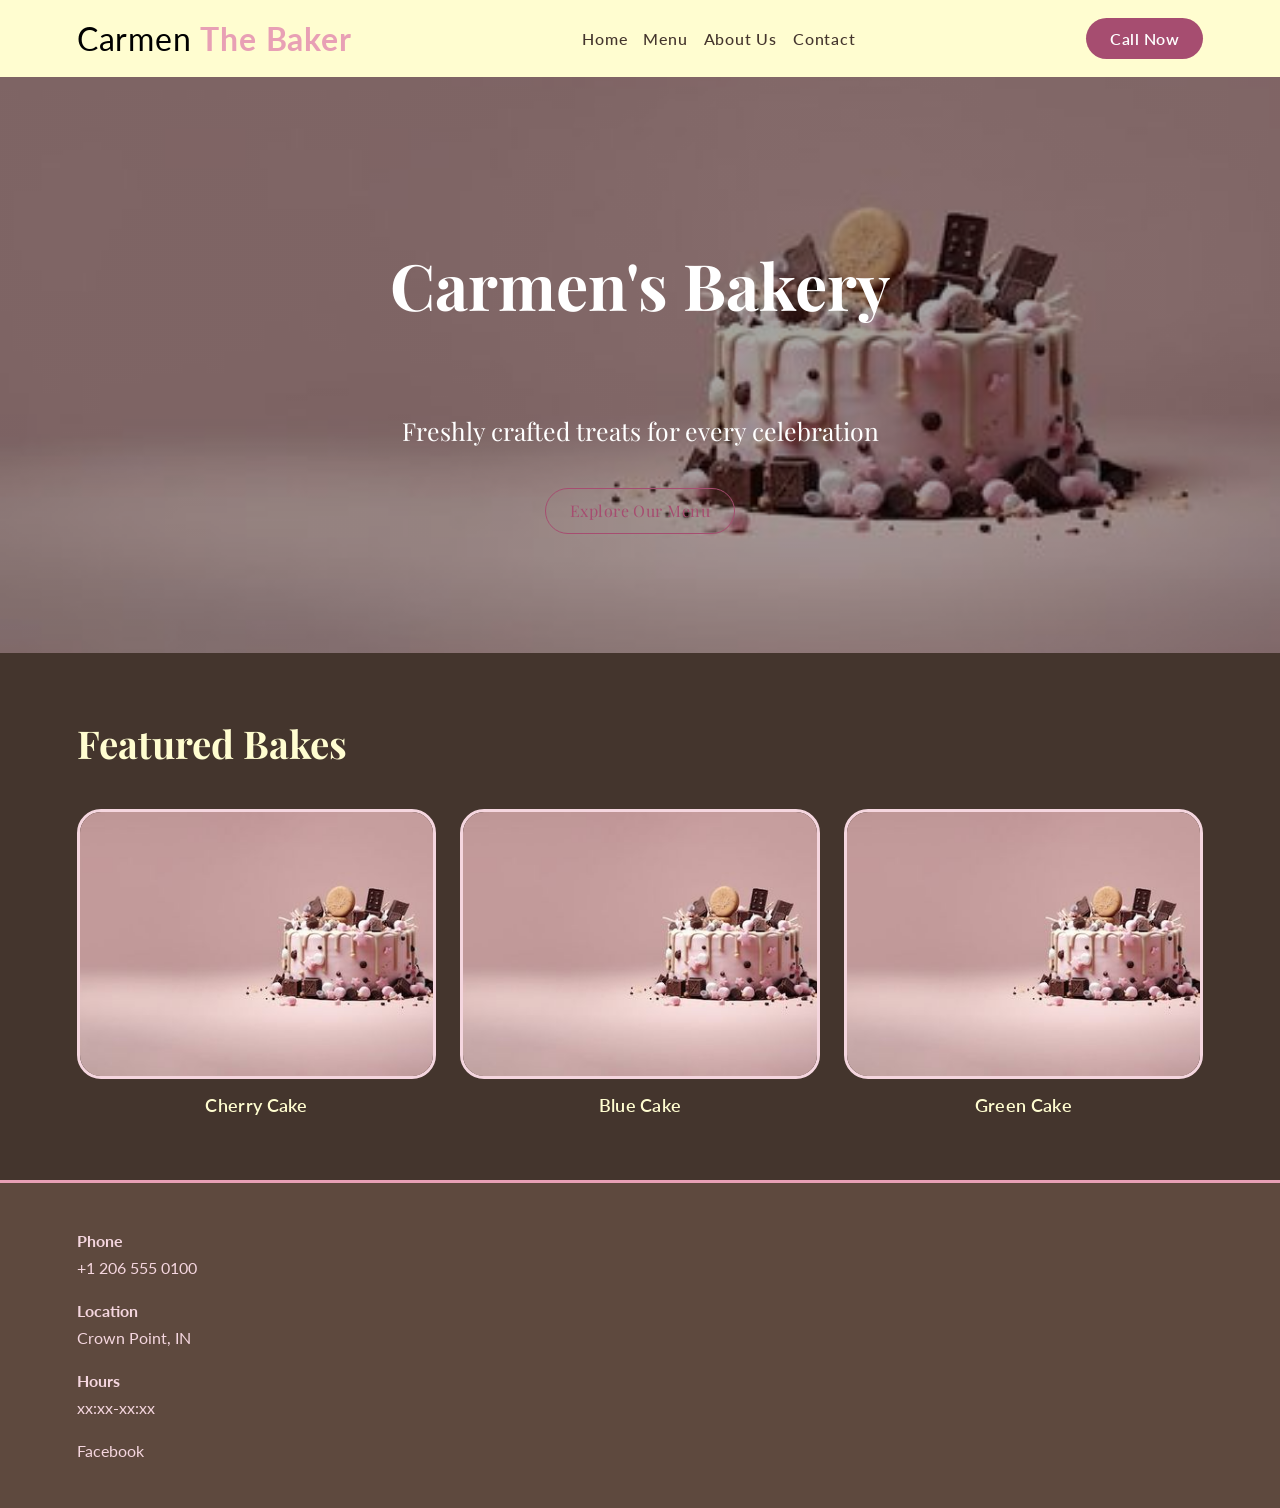
==== Index.html @ 3c5555f0 "separated general css styling from specific pages, finished about us styling" ====
<!DOCTYPE html>
<html lang="en">
<head>
    <meta charset="UTF-8">
    <meta name="viewport" content="width=device-width, initial-scale=1.0">
    <meta name="author" content="Maurice">
    <title>Carmen the Baker</title>
     <link rel="stylesheet" href="styles.css">
    <link rel="stylesheet" href="Home-Page-stylesheet.css">
    <link rel="preconnect" href="https://fonts.googleapis.com">
    <link rel="preconnect" href="https://fonts.gstatic.com" crossorigin>
    <link href="https://fonts.googleapis.com/css2?family=Lato:ital,wght@0,100;0,300;0,400;0,700;0,900;1,100;1,300;1,400;1,700;1,900&family=Playfair+Display:ital,wght@0,400..900;1,400..900&display=swap" rel="stylesheet">
</head>
<body>
    <header>
        <span id="wordmark">Carmen <strong>The Baker</strong></span>

        <nav>
            <ul>
                <li><a href="Index.html" aria-current="page">Home</a></li>
                <li><a href="menu.html">Menu</a></li>
                <li><a href="about.html">About Us</a></li>
                <li><a href="contact.html">Contact</a></li>
            </ul>
        </nav>

        <button id="call-button">Call Now</button>
    </header>

    <main>

        <section id="hero">
            <div class="hero-content">
                <h1>Carmen's Bakery</h1>
                <p>Freshly crafted treats for every celebration</p>
                <button id="hero-button">Explore Our Menu</button>
            </div>
        </section>
        
        <section id="featured-products">
            <h2>Featured Bakes</h2>

            <div class="featured-product-wrapper">
                <a href="">
                <img src="images/cake-with-pink-background.jpg" alt="First featured product">
            </a> 

            <span>Cherry Cake</span>
            </div>

             <div class="featured-product-wrapper">
                <a href="">
                <img src="images/cake-with-pink-background.jpg" alt="Second featured product">
            </a> 

            <span>Blue Cake</span>
            </div>

             <div class="featured-product-wrapper">
                <a href="">
                <img src="images/cake-with-pink-background.jpg" alt="Third featured product">
            </a> 

            <span>Green Cake</span>
            </div>
        </section>
    </main>

    <footer id="global-footer">

        <div class="footer-phone-wrapper">
            <span><strong>Phone</strong></span>
            <span>+1 206 555 0100</span>
        </div>

   <div class="footer-location-wrapper">
            <span><strong>Location</strong></span>
            <span>Crown Point, IN</span>
        </div>  
        
        
        <div class="footer-hours-wrapper">
            <span><strong>Hours</strong></span> <!-- Eventually divide into cards-->
            <span>xx:xx-xx:xx</span>
        </div>

        
        <a href="">Facebook</a> <!-- Eventually add Facebook Logo-->
    </footer>
</body>
</html>
---- styles.css ----
* {
 box-sizing: border-box;
}

:root {
    --color-background: #FFFDD0;
    --color-primary: #44352D;
    --color-secondary: #5E493E;
    --color-accent: #E8A0B5;
    --color-accent-strong: #A64D70;
    --color-accent-light: #F5D6DF;
}

body {
    margin: 0;
    font-family: 'Lato', Helvetica, sans-serif;
    background-color: var(--color-background);
    accent-color: var(--color-accent-strong);
    min-height: 100vh;
    display: grid;
    grid-template-columns:  minmax(0,1fr);
    grid-template-rows: auto 1fr auto;
    grid-template-areas:
    "header "
    "main "
    "footer ";
    
    overflow: wrap;
    min-width: 0;
}



h1, h2, h3 {
    font-family: 'Playfair Display', Georgia, serif;
}



header {
    grid-area: header;

    background-color: var(--color-background);

    display: flex;
    justify-content: space-between;
    align-items: center;



    padding:clamp(1rem,2vh,1.25rem) 6%;
}

header span {
    font-size: 2rem;
    letter-spacing: 0.05rem;
}

header span strong {
    color: var(--color-accent);
}

nav {
    display: flex;
    flex-direction: row;
}

nav a {
    text-decoration: none;
    color: var(--color-primary);

    transition: color 0.2s ease, text-decoration 0.2s ease;
    font-weight: 500;
    font-size: clamp(1rem,1vw,2rem);
}

nav a:hover, nav a:focus-visible {
    color: var(--color-accent-strong);
    text-decoration: underline;
}

nav ul {
    list-style-type: none;
    margin:0;
    padding: 0;
    display: flex;
    flex-flow: wrap;
    gap: 1rem;
    letter-spacing: 0.05rem;
}


footer {
    grid-area: footer;
    background-color: var(--color-accent-light);
    display: flex;
    flex-direction: column;
    gap: 1.5rem;

    color: var(--color-primary);
    padding: 3rem 6%;
}

footer a {
    text-decoration: none;
    color: var(--color-primary);
    transition: color 0.2s ease;
}

footer a:hover, footer a:focus-visible {
    text-decoration: none;
    color: var(--color-accent-strong);

}

.footer-phone-wrapper,.footer-location-wrapper,.footer-hours-wrapper {
    display: flex;
    flex-direction: column;
    gap: 0.5rem;
}


#call-button {
    background-color: var(--color-accent-strong);
    color: white;

    border-radius: 999px;
    border: none;

    padding: 0.7rem 1.5rem;

    font: inherit;
    font-weight: 600 ;
    letter-spacing: .03rem;

    cursor: pointer;
    transition: background-color 0.2s ease,
     transform 0.2s ease;
}

#call-button:hover {
    background-color: var(--color-primary);
}

#call-button:active {
    transform: scale(0.97);
}

#call-button:focus-visible {
    outline: 3px solid white;
    outline-offset: 3px;
    background-color: var(--color-primary);

}

#hero-button {
    background-color: transparent;
    color: var(--color-accent-strong);

    border-radius: 999px;
    border: 1px solid var(--color-accent-strong);

    padding: 0.7rem 1.5rem;

    font: inherit;
    font-weight: 400 ;
    letter-spacing: 0.03rem;

    cursor: pointer;
    transition: background-color 0.2s ease,
    color 0.2s ease,
     transform 0.2s ease;
}

#hero-button:hover {
    background-color: var(--color-accent-strong);
    color: white;
}

#hero-button:active {
    transform: scale(0.97);
}

#hero-button:focus-visible {
    outline: 3px solid var(--color-primary);
    outline-offset: 3px;
     background-color: var(--color-accent-strong);
    color: white;
}

@media (max-width: 600px) {
    header {
        flex-direction: column;
        gap: 1rem;
    }

    nav {
        width: 100%;
        justify-content: center;
    }

    nav ul {
        flex-wrap: wrap;
        justify-content: center;
        gap:0.75rem;
        letter-spacing: 0.05rem;
    }
}
---- Home-Page-stylesheet.css ----
main {
    grid-area: main;
    display: grid;
    grid-template-areas: 
    "hero "
    "featured-products ";
}

#hero {
    display: grid;
    grid-template-columns: 1fr;
    grid-template-rows: 1fr;

    min-height: clamp(17.2rem,45vw,50rem);
    background-image: linear-gradient(rgba(0,0,0,0.35),rgba(0,0,0,0.35)), url("images/cake-with-pink-background.jpg");
    background-size: cover;
    
    background-position: center;

    align-items: center;

}

.hero-content {
    grid-column: 1;
    grid-row: 1;

    display: flex;
    flex-direction: column;

    gap: 1rem;
    padding: 2rem;

    justify-content: center;
    align-items: center;
    text-align: center;
    color: white;
    font-family: 'Playfair Display', Georgia, serif;
}


.hero-content h1 {
    font-size: clamp(2rem,5vw,8rem);
    line-height: 1.1;
}

.hero-content p {
    font-size: clamp(0.9rem,2vw,1.55rem);
}


#featured-products {
    grid-area: featured-products;
    display: grid;
    grid-template-columns: 1fr;

    gap: 1.5rem;

    background-color: var(--color-primary);
    padding: 4rem 6%;
    font-family: 'Lato', Helvetica, sans-serif;
  
}

#featured-products h2 {
    grid-column: 1 / -1;
    color: var(--color-background);
    margin: 0 0 1rem;
    font-size: clamp(1.5rem, 3vw, 2.5rem);
}

.featured-product-wrapper span {
    margin-top: 1rem;
    font-size: 1.1rem;
    font-weight: 600;
    letter-spacing: 0.02rem;
}

.featured-product-wrapper {
   display: flex;
   flex-direction: column;
   align-items: center;
   text-align: center;
   color: var(--color-background);
   margin-inline: auto;
} 



.featured-product-wrapper img {
    
   display: block;
   width: clamp(18.75rem,100%,600px);
   aspect-ratio: 4/3;
   object-fit: cover;

   border-radius: 1.5rem;
   border: 3px solid var(--color-accent-light);

   transition: filter 0.3s ease;
}

.featured-product-wrapper img:hover {
    filter: brightness(65%);
}

.featured-product-wrapper a:focus-visible img {
    filter: brightness(65%);
}

footer {
    background-color: var(--color-secondary);
    color: var(--color-accent-light);
    border-top: 3px solid var(--color-accent);
}

footer a {
    text-decoration: none;
    color: var(--color-accent-light);
    transition: color 0.2s ease;
}

@media (min-width:1050px) {
    #featured-products {
        grid-template-columns: repeat(3,1fr);
    }
}
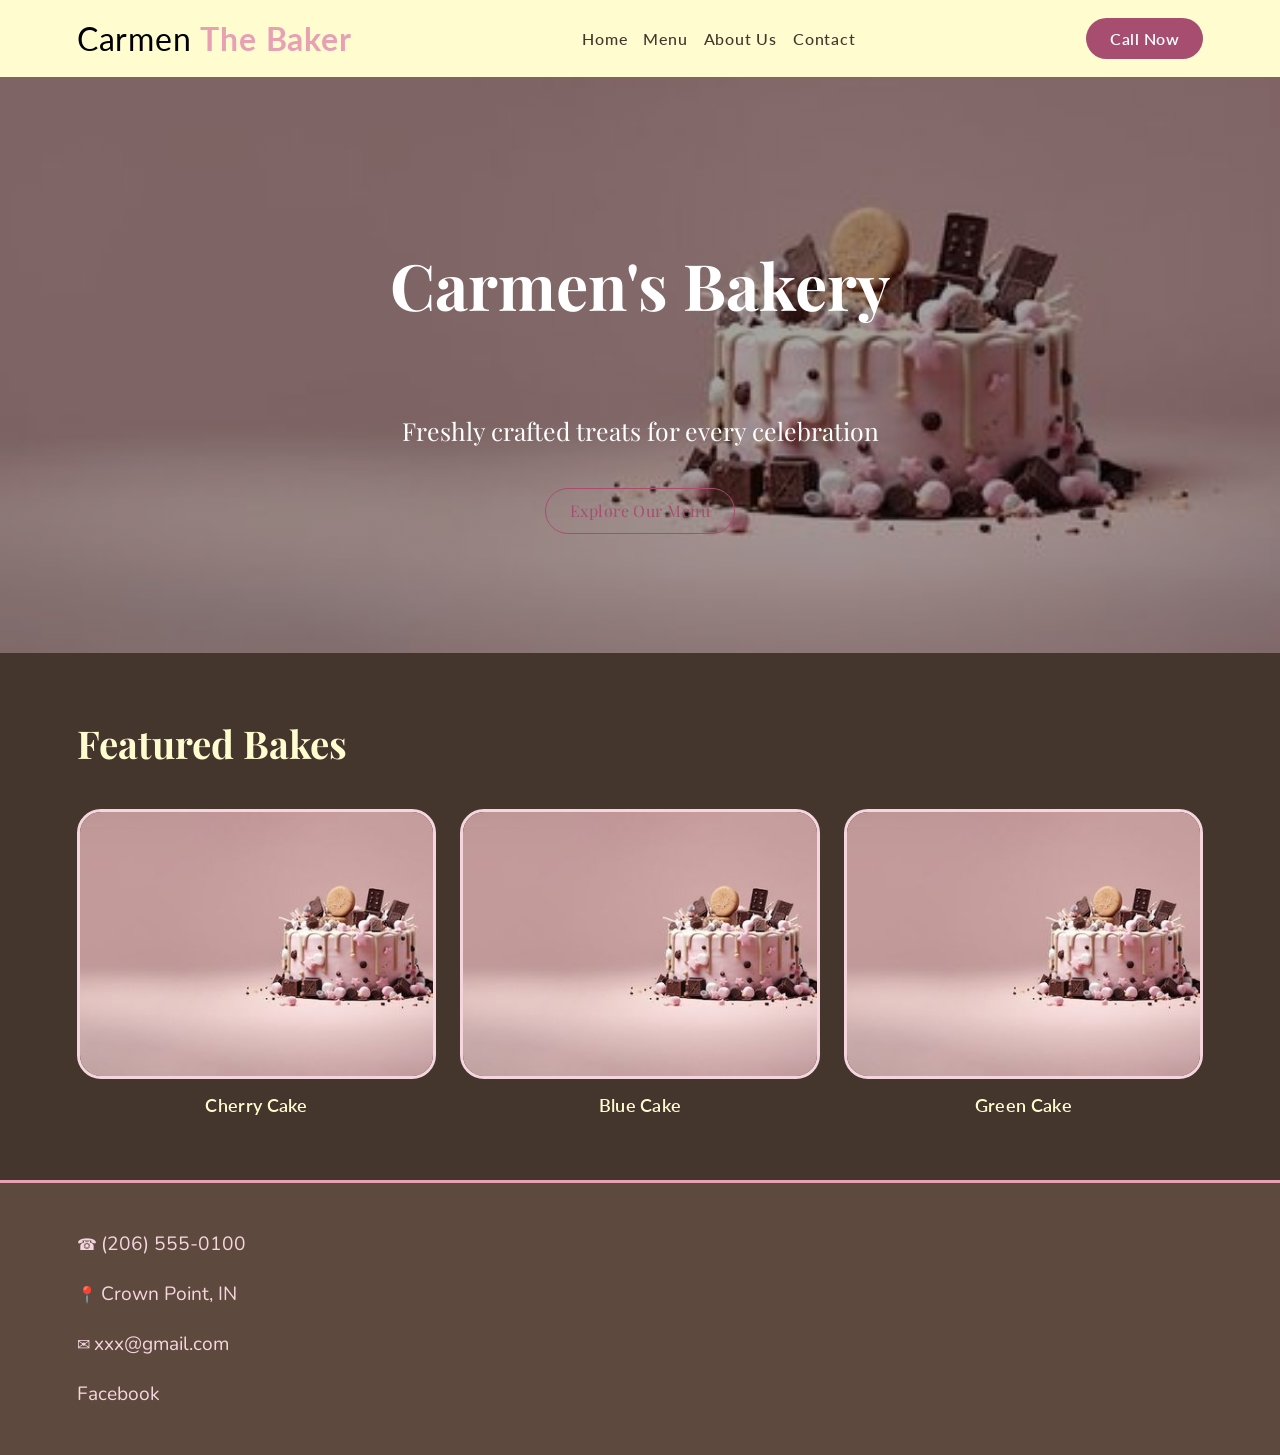
==== commit 79e3fd00: "Finished Styling of Contact Page, reworked footer design" ====
--- a/Index.html
+++ b/Index.html
@@ -8,9 +8,8 @@
      <link rel="stylesheet" href="styles.css">
     <link rel="stylesheet" href="Home-Page-stylesheet.css">
     <link rel="preconnect" href="https://fonts.googleapis.com">
-    <link rel="preconnect" href="https://fonts.gstatic.com" crossorigin>
-    <link href="https://fonts.googleapis.com/css2?family=Lato:ital,wght@0,100;0,300;0,400;0,700;0,900;1,100;1,300;1,400;1,700;1,900&family=Playfair+Display:ital,wght@0,400..900;1,400..900&display=swap" rel="stylesheet">
-</head>
+<link rel="preconnect" href="https://fonts.gstatic.com" crossorigin>
+<link href="https://fonts.googleapis.com/css2?family=Lato:ital,wght@0,100;0,300;0,400;0,700;0,900;1,100;1,300;1,400;1,700;1,900&family=Nunito:ital,wght@0,200..1000;1,200..1000&family=Playfair+Display:ital,wght@0,400..900;1,400..900&display=swap" rel="stylesheet"></head>
 <body>
     <header>
         <span id="wordmark">Carmen <strong>The Baker</strong></span>
@@ -68,24 +67,23 @@
 
     <footer id="global-footer">
 
-        <div class="footer-phone-wrapper">
-            <span><strong>Phone</strong></span>
-            <span>+1 206 555 0100</span>
+      <div class="contact-wrapper">
+                ☎
+               <a href="">(206) 555-0100</a>
+           </div>
+
+      <div class="contact-wrapper">
+                📍
+               <a href="">Crown Point, IN</a>
+           </div>  
+        
+        
+        <div class="contact-wrapper">
+            ✉ 
+            <a href="">xxx@gmail.com</a>
         </div>
 
-   <div class="footer-location-wrapper">
-            <span><strong>Location</strong></span>
-            <span>Crown Point, IN</span>
-        </div>  
-        
-        
-        <div class="footer-hours-wrapper">
-            <span><strong>Hours</strong></span> <!-- Eventually divide into cards-->
-            <span>xx:xx-xx:xx</span>
-        </div>
-
-        
-        <a href="">Facebook</a> <!-- Eventually add Facebook Logo-->
+        <a href="">Facebook</a> <!-- Eventually add Facebook Logo -->
     </footer>
 </body>
 </html>
--- a/styles.css
+++ b/styles.css
@@ -99,12 +99,19 @@
 
     color: var(--color-primary);
     padding: 3rem 6%;
+
 }
 
 footer a {
     text-decoration: none;
     color: var(--color-primary);
     transition: color 0.2s ease;
+    width: fit-content;
+
+    font-family: 'Nunito', Helvetica, sans-serif;
+    font-size: 1.2rem;
+
+    
 }
 
 footer a:hover, footer a:focus-visible {
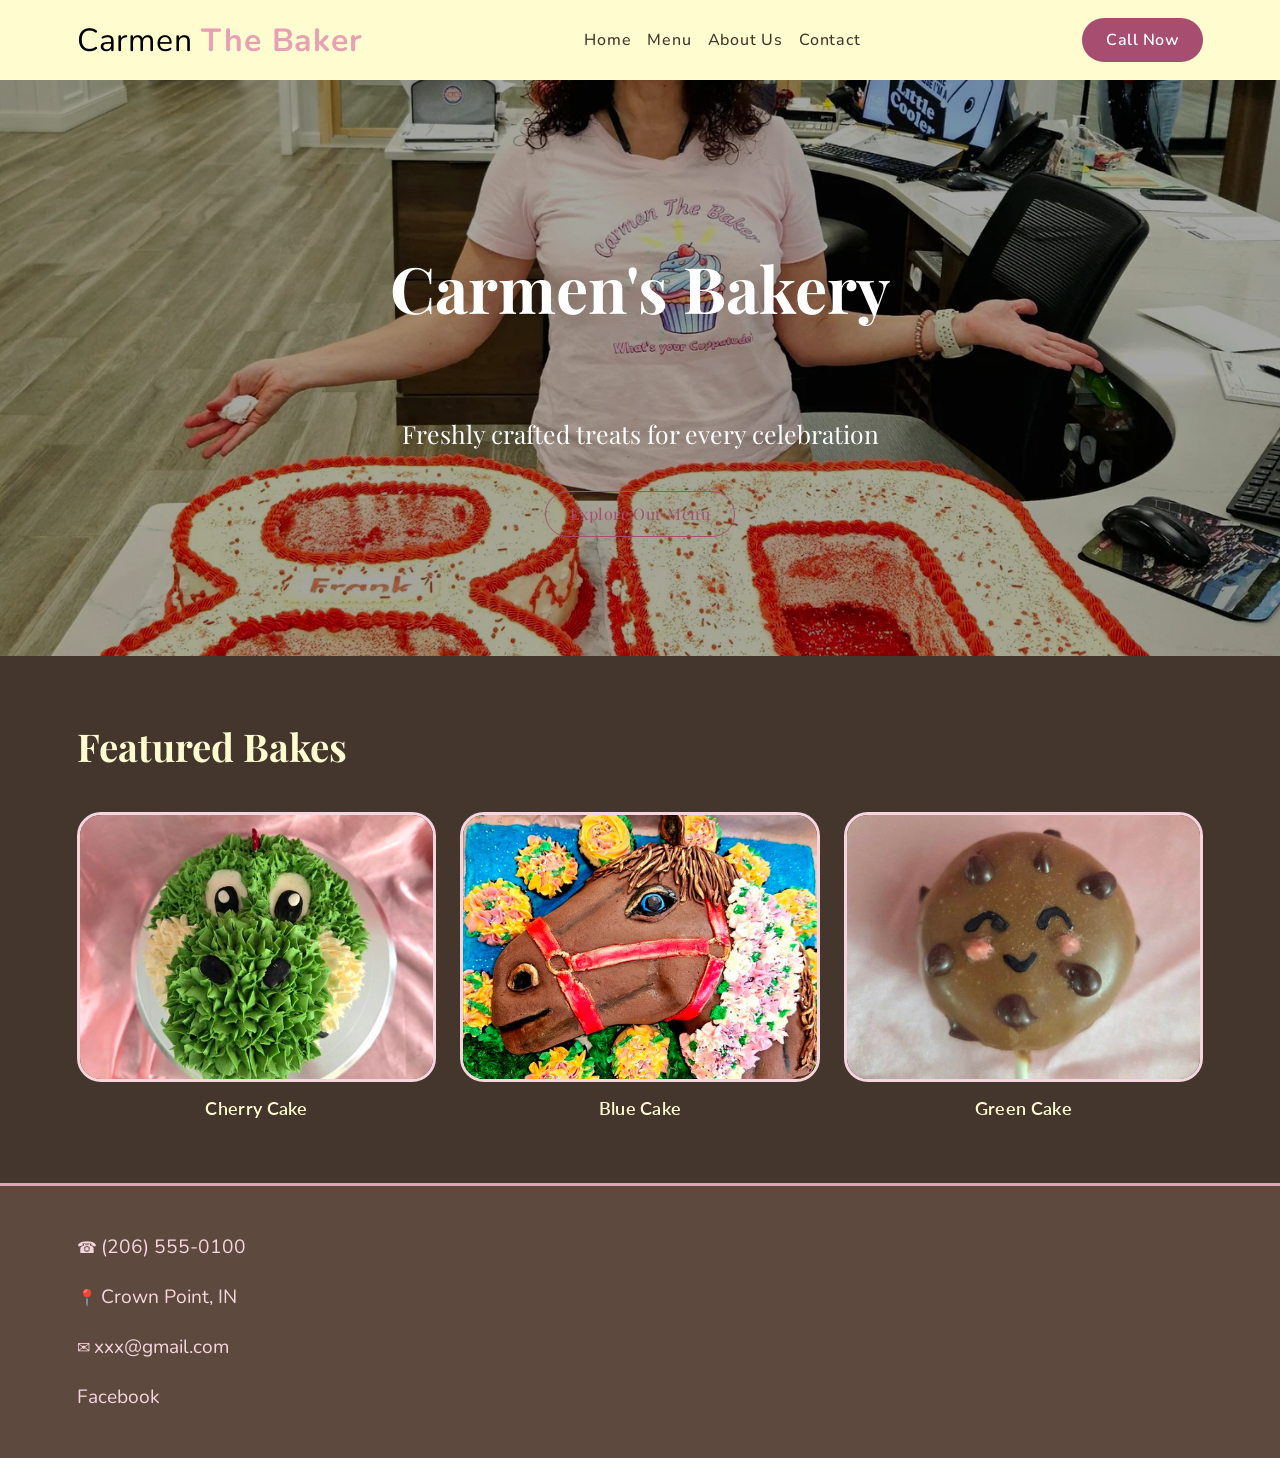
==== commit 3ede9f7a: "minor detail changes in over style, added template images" ====
--- a/Index.html
+++ b/Index.html
@@ -41,7 +41,7 @@
 
             <div class="featured-product-wrapper">
                 <a href="">
-                <img src="images/cake-with-pink-background.jpg" alt="First featured product">
+                <img src="images/not-yoshi.jpg" alt="Yoshi Cupcake">
             </a> 
 
             <span>Cherry Cake</span>
@@ -49,7 +49,7 @@
 
              <div class="featured-product-wrapper">
                 <a href="">
-                <img src="images/cake-with-pink-background.jpg" alt="Second featured product">
+                <img src="images/horse-cake.jpg" alt="Horse cake">
             </a> 
 
             <span>Blue Cake</span>
@@ -57,7 +57,7 @@
 
              <div class="featured-product-wrapper">
                 <a href="">
-                <img src="images/cake-with-pink-background.jpg" alt="Third featured product">
+                <img src="images/cookie-pop.jpg" alt="Cookie pop">
             </a> 
 
             <span>Green Cake</span>
--- a/styles.css
+++ b/styles.css
@@ -13,7 +13,7 @@
 
 body {
     margin: 0;
-    font-family: 'Lato', Helvetica, sans-serif;
+    font-family: 'Nunito', Helvetica, sans-serif;
     background-color: var(--color-background);
     accent-color: var(--color-accent-strong);
     min-height: 100vh;
--- a/Home-Page-stylesheet.css
+++ b/Home-Page-stylesheet.css
@@ -12,7 +12,7 @@
     grid-template-rows: 1fr;
 
     min-height: clamp(17.2rem,45vw,50rem);
-    background-image: linear-gradient(rgba(0,0,0,0.35),rgba(0,0,0,0.35)), url("images/cake-with-pink-background.jpg");
+    background-image: linear-gradient(rgba(0,0,0,0.35),rgba(0,0,0,0.35)), url("images/owner-wide-shot.jpg");
     background-size: cover;
     
     background-position: center;
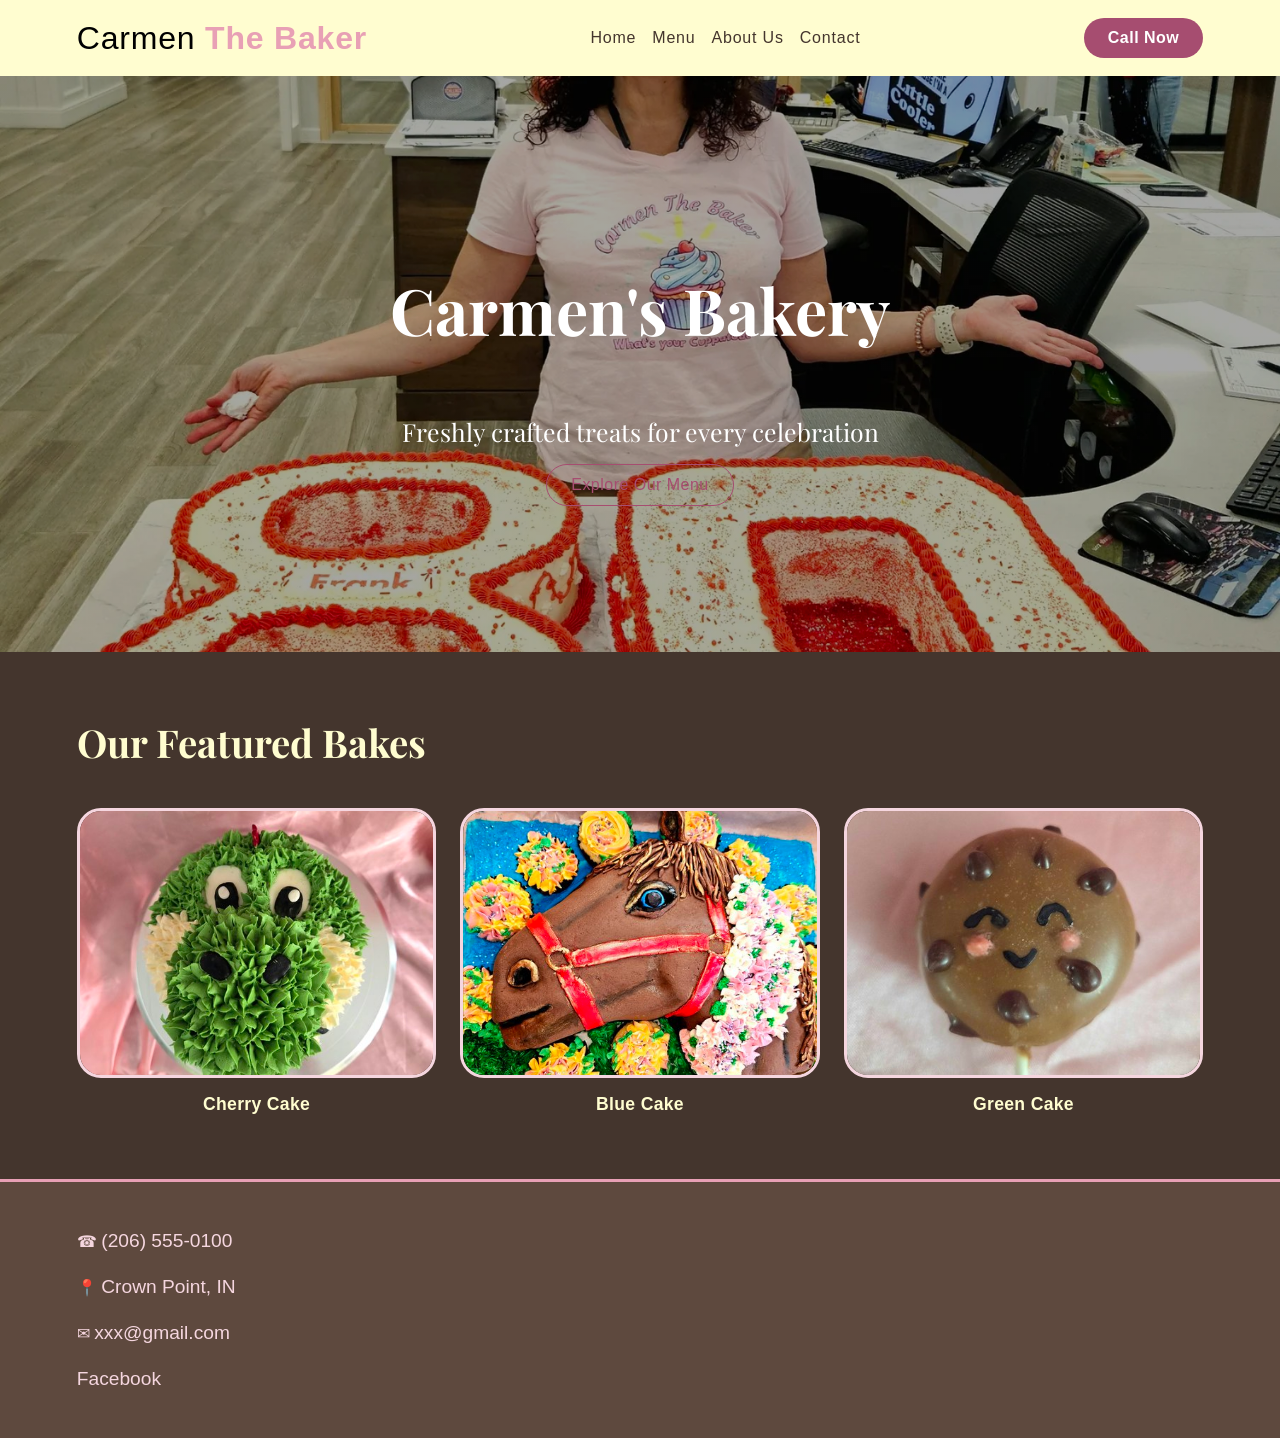
==== commit de7c0594: "Updated Typography, added minor styling changes" ====
--- a/Index.html
+++ b/Index.html
@@ -5,8 +5,8 @@
     <meta name="viewport" content="width=device-width, initial-scale=1.0">
     <meta name="author" content="Maurice">
     <title>Carmen the Baker</title>
-     <link rel="stylesheet" href="styles.css">
-    <link rel="stylesheet" href="Home-Page-stylesheet.css">
+     <link rel="stylesheet" href="CSS/styles.css">
+    <link rel="stylesheet" href="CSS/Home-Page-stylesheet.css">
     <link rel="preconnect" href="https://fonts.googleapis.com">
 <link rel="preconnect" href="https://fonts.gstatic.com" crossorigin>
 <link href="https://fonts.googleapis.com/css2?family=Lato:ital,wght@0,100;0,300;0,400;0,700;0,900;1,100;1,300;1,400;1,700;1,900&family=Nunito:ital,wght@0,200..1000;1,200..1000&family=Playfair+Display:ital,wght@0,400..900;1,400..900&display=swap" rel="stylesheet"></head>
@@ -17,7 +17,7 @@
         <nav>
             <ul>
                 <li><a href="Index.html" aria-current="page">Home</a></li>
-                <li><a href="menu.html">Menu</a></li>
+                <li><a href="browser.html">Menu</a></li>
                 <li><a href="about.html">About Us</a></li>
                 <li><a href="contact.html">Contact</a></li>
             </ul>
@@ -31,13 +31,13 @@
         <section id="hero">
             <div class="hero-content">
                 <h1>Carmen's Bakery</h1>
-                <p>Freshly crafted treats for every celebration</p>
+                <span>Freshly crafted treats for every celebration</span>
                 <button id="hero-button">Explore Our Menu</button>
             </div>
         </section>
         
         <section id="featured-products">
-            <h2>Featured Bakes</h2>
+            <h2>Our Featured Bakes</h2>
 
             <div class="featured-product-wrapper">
                 <a href="">
--- a/CSS/styles.css
+++ b/CSS/styles.css
@@ -0,0 +1,217 @@
+* {
+ box-sizing: border-box;
+}
+
+:root {
+    --color-background: #FFFDD0;
+    --color-primary: #44352D;
+    --color-secondary: #5E493E;
+    --color-accent: #E8A0B5;
+    --color-accent-strong: #A64D70;
+    --color-accent-light: #F5D6DF;
+    --font-body: 'DM Sans', sans-serif;
+    --font-heading: 'Playfair Display', Georgia, serif;
+}
+
+body {
+    margin: 0;
+    font-family: var(--font-body);
+    background-color: var(--color-background);
+    accent-color: var(--color-accent-strong);
+    min-height: 100vh;
+    display: grid;
+    grid-template-columns:  minmax(0,1fr);
+    grid-template-rows: auto 1fr auto;
+    grid-template-areas:
+    "header "
+    "main "
+    "footer ";
+    
+    min-width: 0;
+}
+
+
+
+h1, h2, h3 {
+    font-family: var(--font-heading);
+}
+
+
+
+header {
+    grid-area: header;
+
+    background-color: var(--color-background);
+
+    display: flex;
+    justify-content: space-between;
+    align-items: center;
+
+
+
+    padding:clamp(1rem,2vh,1.25rem) 6%;
+}
+
+header span {
+    font-size: 2rem;
+    letter-spacing: 0.05rem;
+}
+
+header span strong {
+    color: var(--color-accent);
+}
+
+nav {
+    display: flex;
+    flex-direction: row;
+}
+
+nav a {
+    text-decoration: none;
+    color: var(--color-primary);
+
+    transition: color 0.2s ease, text-decoration 0.2s ease;
+    font-weight: 500;
+    font-size: clamp(1rem,1vw,2rem);
+}
+
+nav a:hover, nav a:focus-visible {
+    color: var(--color-accent-strong);
+    text-decoration: underline;
+}
+
+nav ul {
+    list-style-type: none;
+    margin:0;
+    padding: 0;
+    display: flex;
+    flex-flow: wrap;
+    gap: 1rem;
+    letter-spacing: 0.05rem;
+}
+
+
+footer {
+    grid-area: footer;
+    background-color: var(--color-accent-light);
+    display: flex;
+    flex-direction: column;
+    gap: 1.5rem;
+
+    color: var(--color-primary);
+    padding: 3rem 6%;
+
+}
+
+footer a {
+    text-decoration: none;
+    color: var(--color-primary);
+    transition: color 0.2s ease;
+    width: fit-content;
+
+    font-family: var(--font-body);
+    font-size: 1.2rem;
+
+    
+}
+
+footer a:hover, footer a:focus-visible {
+    text-decoration: none;
+    color: var(--color-accent-strong);
+
+}
+
+.footer-phone-wrapper,.footer-location-wrapper,.footer-hours-wrapper {
+    display: flex;
+    flex-direction: column;
+    gap: 0.5rem;
+}
+
+
+#call-button {
+    background-color: var(--color-accent-strong);
+    color: white;
+
+    border-radius: 999px;
+    border: none;
+
+    padding: 0.7rem 1.5rem;
+
+    font: inherit;
+    font-weight: 600 ;
+    letter-spacing: .03rem;
+
+    cursor: pointer;
+    transition: background-color 0.2s ease,
+     transform 0.2s ease;
+}
+
+#call-button:hover {
+    background-color: var(--color-primary);
+}
+
+#call-button:active {
+    transform: scale(0.97);
+}
+
+#call-button:focus-visible {
+    outline: 3px solid white;
+    outline-offset: 3px;
+    background-color: var(--color-primary);
+
+}
+
+#hero-button {
+    background-color: transparent;
+    color: var(--color-accent-strong);
+
+    border-radius: 999px;
+    border: 1px solid var(--color-accent-strong);
+
+    padding: 0.7rem 1.5rem;
+
+    font: inherit;
+    font-weight: 400 ;
+    letter-spacing: 0.03rem;
+
+    cursor: pointer;
+    transition: background-color 0.2s ease,
+    color 0.2s ease,
+     transform 0.2s ease;
+}
+
+#hero-button:hover {
+    background-color: var(--color-accent-strong);
+    color: white;
+}
+
+#hero-button:active {
+    transform: scale(0.97);
+}
+
+#hero-button:focus-visible {
+    outline: 3px solid var(--color-primary);
+    outline-offset: 3px;
+     background-color: var(--color-accent-strong);
+    color: white;
+}
+
+@media (max-width: 600px) {
+    header {
+        flex-direction: column;
+        gap: 1rem;
+    }
+
+    nav {
+        width: 100%;
+        justify-content: center;
+    }
+
+    nav ul {
+        flex-wrap: wrap;
+        justify-content: center;
+        gap:0.75rem;
+        letter-spacing: 0.05rem;
+    }
+}
+
--- a/CSS/Home-Page-stylesheet.css
+++ b/CSS/Home-Page-stylesheet.css
@@ -0,0 +1,130 @@
+main {
+    grid-area: main;
+    display: grid;
+    grid-template-areas: 
+    "hero "
+    "featured-products ";
+}
+
+#hero {
+    display: grid;
+    grid-template-columns: 1fr;
+    grid-template-rows: 1fr;
+
+    min-height: clamp(17.2rem,45vw,50rem);
+    background-image: linear-gradient(rgba(0,0,0,0.35),rgba(0,0,0,0.35)), url("/images/owner-wide-shot.jpg");
+    background-size: cover;
+    
+    background-position: center;
+
+    align-items: center;
+
+}
+
+.hero-content {
+    grid-column: 1;
+    grid-row: 1;
+
+    display: flex;
+    flex-direction: column;
+
+    gap: 1rem;
+    padding: 2rem;
+
+    justify-content: center;
+    align-items: center;
+    text-align: center;
+    color: white;
+}
+
+
+.hero-content h1 {
+    font-size: clamp(2rem,5vw,8rem);
+    line-height: 1.1;
+}
+
+.hero-content span {
+    font-size: clamp(0.9rem,2vw,1.55rem);
+    font-family: var(--font-heading);
+}
+
+
+#featured-products {
+    grid-area: featured-products;
+    display: grid;
+    grid-template-columns: 1fr;
+
+    gap: 1.5rem;
+
+    background-color: var(--color-primary);
+    padding: 4rem 6%;
+    font-family: var(--font-body);
+  
+}
+
+#featured-products h2 {
+    grid-column: 1 / -1;
+    color: var(--color-background);
+    margin: 0 0 1rem;
+    font-size: clamp(1.5rem, 3vw, 2.5rem);
+}
+
+.featured-product-wrapper span {
+    margin-top: 1rem;
+    font-size: 1.1rem;
+    font-weight: 600;
+    letter-spacing: 0.02rem;
+}
+
+.featured-product-wrapper {
+   display: flex;
+   flex-direction: column;
+   align-items: center;
+   text-align: center;
+   color: var(--color-background);
+   margin-inline: auto;
+} 
+
+
+
+.featured-product-wrapper img {
+    
+   display: block;
+   width: clamp(18.75rem,100%,600px);
+   aspect-ratio: 4/3;
+   object-fit: cover;
+
+   border-radius: 1.5rem;
+   border: 3px solid var(--color-accent-light);
+
+   transition: filter 0.3s ease;
+}
+
+.featured-product-wrapper img:hover {
+    filter: brightness(65%);
+}
+
+.featured-product-wrapper a:focus-visible img {
+    filter: brightness(65%);
+}
+
+footer {
+    background-color: var(--color-secondary);
+    color: var(--color-accent-light);
+    border-top: 3px solid var(--color-accent);
+}
+
+footer a {
+    text-decoration: none;
+    color: var(--color-accent-light);
+    transition: color 0.2s ease;
+}
+
+@media (min-width:1050px) {
+    #featured-products {
+        grid-template-columns: repeat(3,1fr);
+    }
+}
+
+
+
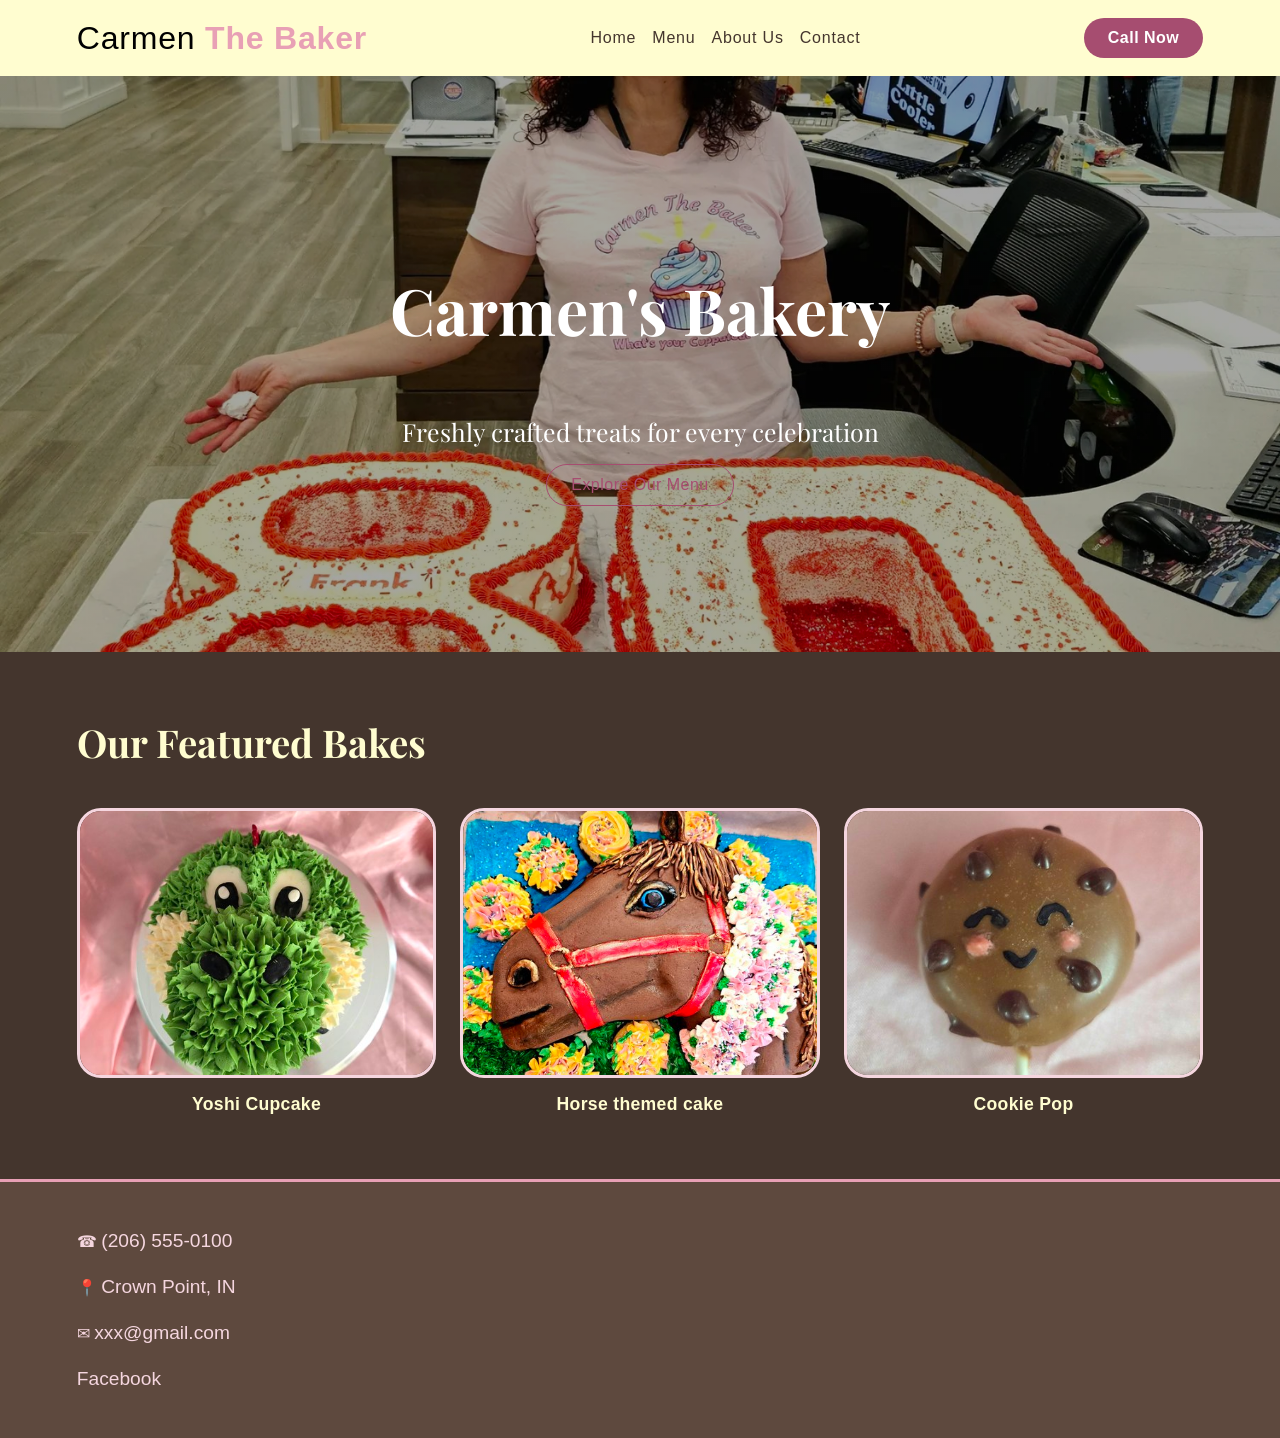
==== commit 0cfb8c53: "Started Styling product details, added links to product details" ====
--- a/Index.html
+++ b/Index.html
@@ -40,27 +40,27 @@
             <h2>Our Featured Bakes</h2>
 
             <div class="featured-product-wrapper">
-                <a href="">
+                <a href="product.html">
                 <img src="images/not-yoshi.jpg" alt="Yoshi Cupcake">
             </a> 
 
-            <span>Cherry Cake</span>
+            <span>Yoshi Cupcake</span>
             </div>
 
              <div class="featured-product-wrapper">
-                <a href="">
+                <a href="product.html">
                 <img src="images/horse-cake.jpg" alt="Horse cake">
             </a> 
 
-            <span>Blue Cake</span>
+            <span>Horse themed cake</span>
             </div>
 
              <div class="featured-product-wrapper">
-                <a href="">
+                <a href="product.html">
                 <img src="images/cookie-pop.jpg" alt="Cookie pop">
             </a> 
 
-            <span>Green Cake</span>
+            <span>Cookie Pop</span>
             </div>
         </section>
     </main>
--- a/CSS/styles.css
+++ b/CSS/styles.css
@@ -70,7 +70,7 @@
     text-decoration: none;
     color: var(--color-primary);
 
-    transition: color 0.2s ease, text-decoration 0.2s ease;
+    transition: color 0.4s ease, text-decoration 0.4s ease;
     font-weight: 500;
     font-size: clamp(1rem,1vw,2rem);
 }
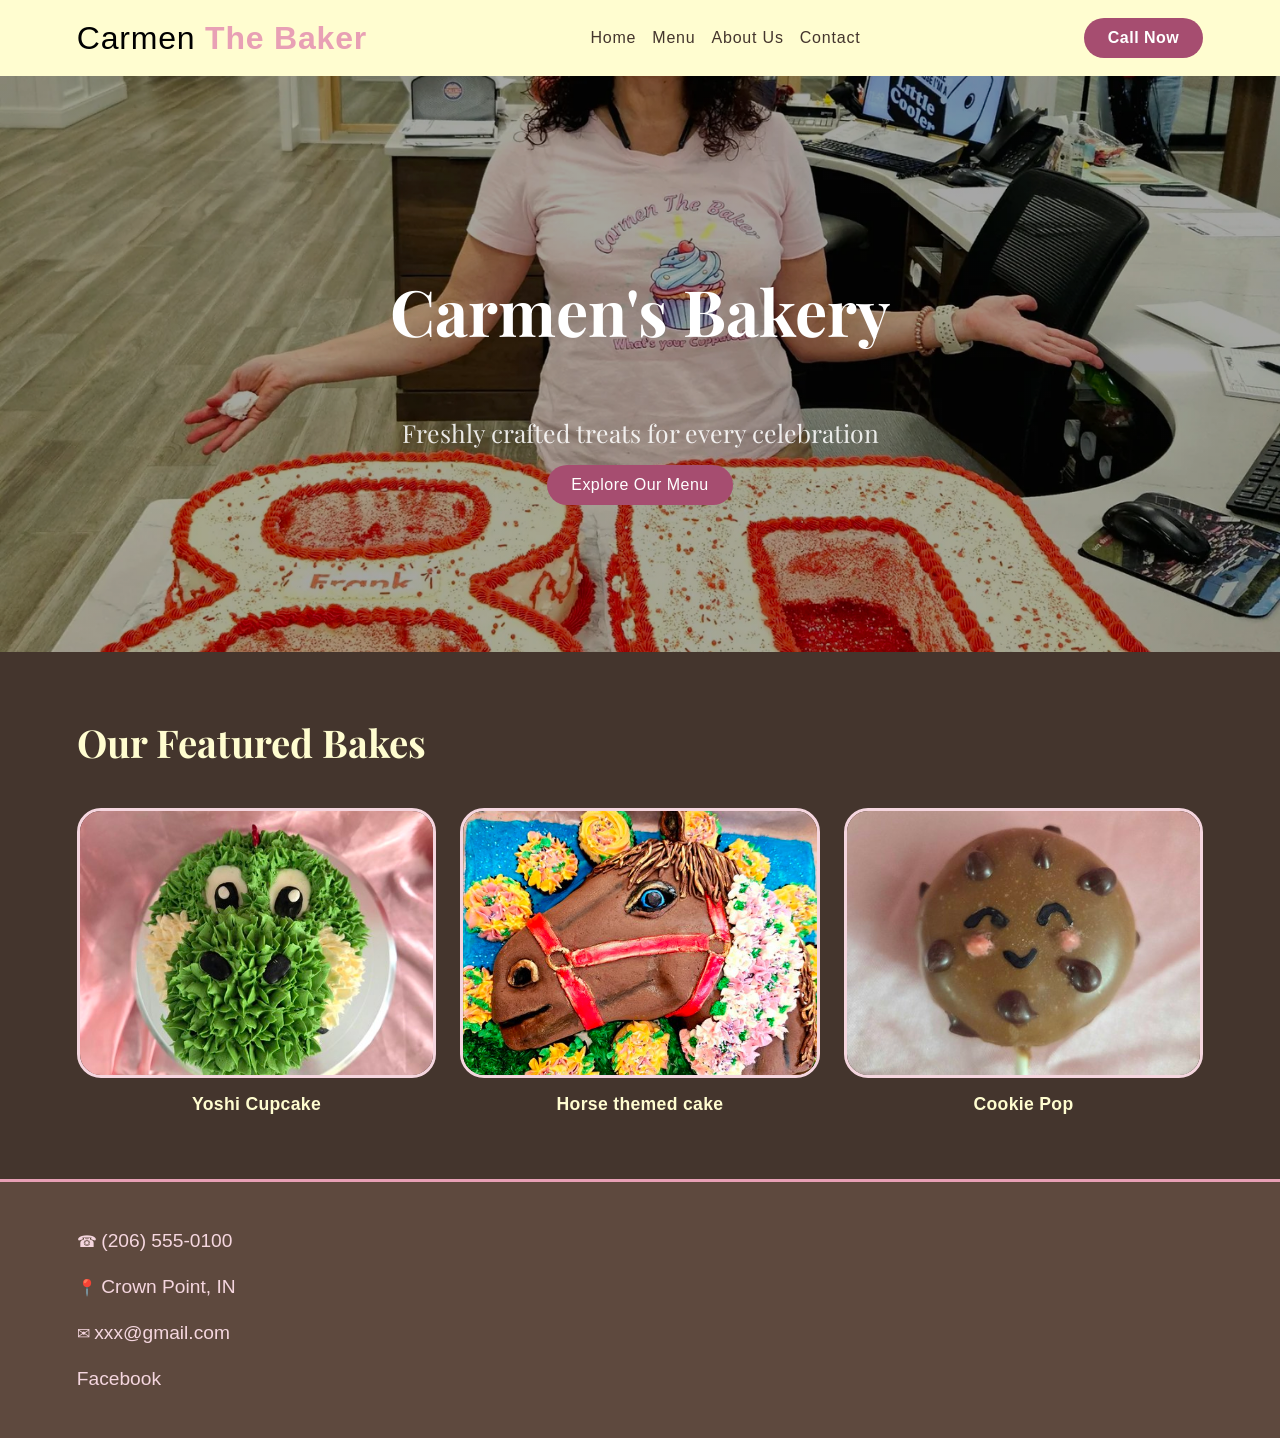
==== commit de02e802: "Product page styling, minor spelling corrections, cleaned up product detail stylesheet" ====
--- a/Index.html
+++ b/Index.html
@@ -35,6 +35,7 @@
                 <button id="hero-button">Explore Our Menu</button>
             </div>
         </section>
+        
         
         <section id="featured-products">
             <h2>Our Featured Bakes</h2>
--- a/CSS/styles.css
+++ b/CSS/styles.css
@@ -162,11 +162,11 @@
 }
 
 #hero-button {
-    background-color: transparent;
-    color: var(--color-accent-strong);
+    background-color: var(--color-accent-strong);
+    color: white;
 
     border-radius: 999px;
-    border: 1px solid var(--color-accent-strong);
+    border: none;
 
     padding: 0.7rem 1.5rem;
 
@@ -181,7 +181,7 @@
 }
 
 #hero-button:hover {
-    background-color: var(--color-accent-strong);
+    background-color: var(--color-primary);
     color: white;
 }
 
--- a/CSS/Home-Page-stylesheet.css
+++ b/CSS/Home-Page-stylesheet.css
@@ -46,6 +46,7 @@
 .hero-content span {
     font-size: clamp(0.9rem,2vw,1.55rem);
     font-family: var(--font-heading);
+    opacity: 87%;
 }
 
 
